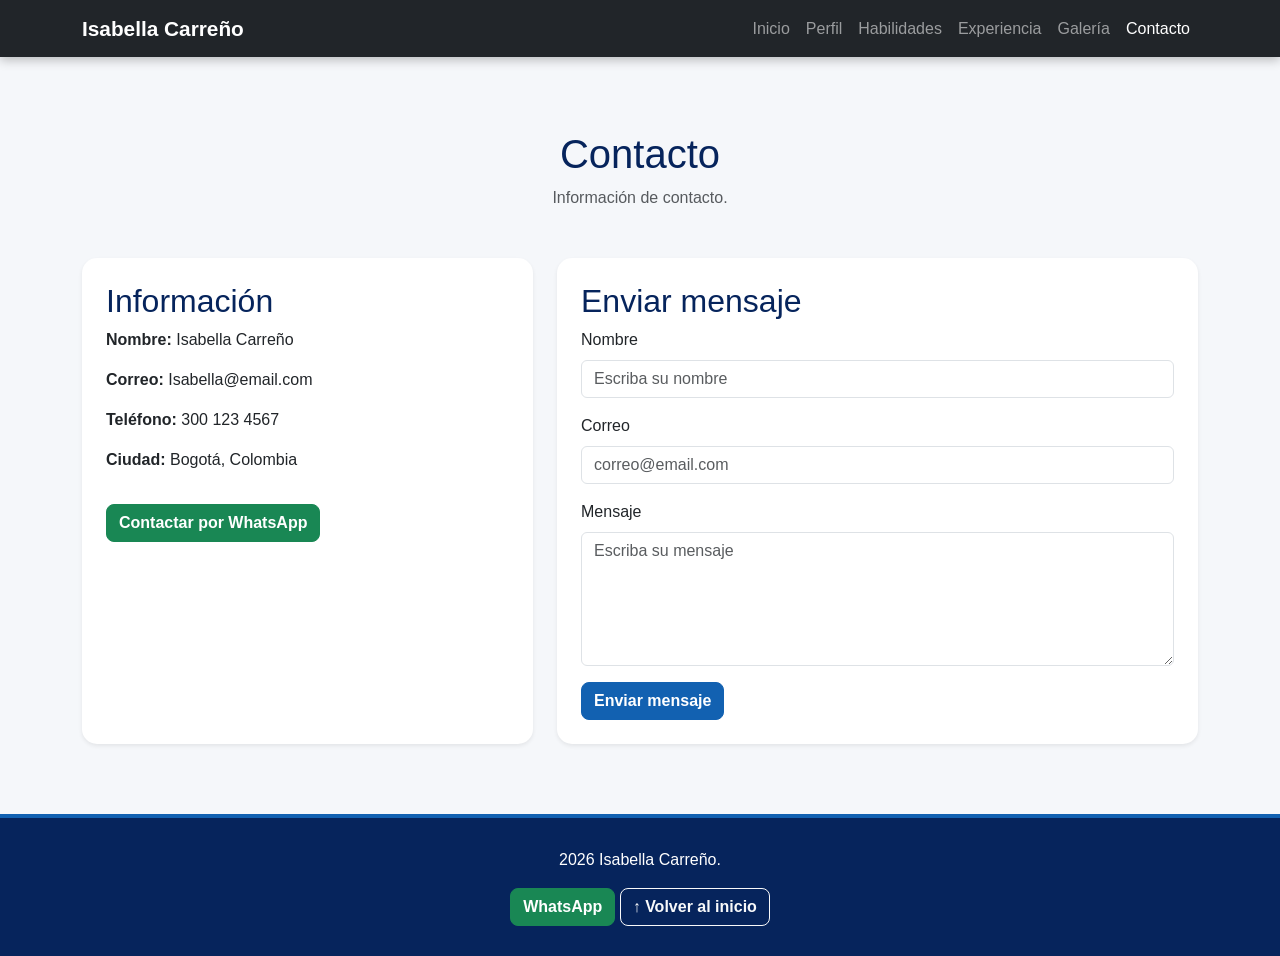
==== contacto.html @ 85090275 "Agrego el archivo contacto html" ====
<!doctype html>
<html lang="es">
  <head>
    <meta charset="UTF-8" />

    <meta name="viewport" content="width=device-width, initial-scale=1.0" />

    <title>Contacto - Isabella Carreño</title>

    <link
      href="https://cdn.jsdelivr.net/npm/bootstrap@5.3.8/dist/css/bootstrap.min.css"
      rel="stylesheet"
    />

    <link rel="stylesheet" href="css/style.css" />
  </head>

  <body>
    <nav class="navbar navbar-expand-lg navbar-dark bg-dark fixed-top">
      <div class="container">
        <a class="navbar-brand fw-bold" href="index.html"> Isabella Carreño </a>

        <button
          class="navbar-toggler"
          type="button"
          data-bs-toggle="collapse"
          data-bs-target="#menuContacto"
        >
          <span class="navbar-toggler-icon"></span>
        </button>

        <div class="collapse navbar-collapse" id="menuContacto">
          <ul class="navbar-nav ms-auto">
            <li class="nav-item">
              <a class="nav-link" href="index.html"> Inicio </a>
            </li>

            <li class="nav-item">
              <a class="nav-link" href="perfil.html"> Perfil </a>
            </li>

            <li class="nav-item">
              <a class="nav-link" href="habilidades.html"> Habilidades </a>
            </li>

            <li class="nav-item">
              <a class="nav-link" href="experiencia.html"> Experiencia </a>
            </li>

            <li class="nav-item">
              <a class="nav-link" href="galeria.html"> Galería </a>
            </li>

            <li class="nav-item">
              <a class="nav-link active" href="contacto.html"> Contacto </a>
            </li>
          </ul>
        </div>
      </div>
    </nav>

    <main class="pagina">
      <div class="container">
        <div class="text-center mb-5">
          <h1>Contacto</h1>

          <p class="text-muted">Información de contacto.</p>
        </div>

        <div class="row g-4">
          <div class="col-lg-5">
            <div class="card shadow-sm h-100">
              <div class="card-body p-4">
                <h2>Información</h2>

                <p>
                  <strong>Nombre:</strong>
                  Isabella Carreño
                </p>

                <p>
                  <strong>Correo:</strong>
                  Isabella@email.com
                </p>

                <p>
                  <strong>Teléfono:</strong>
                  300 123 4567
                </p>

                <p>
                  <strong>Ciudad:</strong>
                  Bogotá, Colombia
                </p>

                <a
                  href="https://wa.me/573001234567"
                  target="_blank"
                  class="btn btn-success mt-3"
                >
                  Contactar por WhatsApp
                </a>
              </div>
            </div>
          </div>

          <div class="col-lg-7">
            <div class="card shadow-sm">
              <div class="card-body p-4">
                <h2>Enviar mensaje</h2>

                <form>
                  <div class="mb-3">
                    <label for="nombre" class="form-label"> Nombre </label>

                    <input
                      type="text"
                      class="form-control"
                      id="nombre"
                      placeholder="Escriba su nombre"
                    />
                  </div>

                  <div class="mb-3">
                    <label for="correo" class="form-label"> Correo </label>

                    <input
                      type="email"
                      class="form-control"
                      id="correo"
                      placeholder="correo@email.com"
                    />
                  </div>

                  <div class="mb-3">
                    <label for="mensaje" class="form-label"> Mensaje </label>

                    <textarea
                      class="form-control"
                      id="mensaje"
                      rows="5"
                      placeholder="Escriba su mensaje"
                    ></textarea>
                  </div>

                  <button
                    type="button"
                    class="btn btn-primary"
                    data-bs-toggle="modal"
                    data-bs-target="#mensajeModal"
                  >
                    Enviar mensaje
                  </button>
                </form>
              </div>
            </div>
          </div>
        </div>
      </div>
    </main>

    <div class="modal fade" id="mensajeModal" tabindex="-1">
      <div class="modal-dialog">
        <div class="modal-content">
          <div class="modal-header">
            <h5 class="modal-title">Mensaje</h5>

            <button
              type="button"
              class="btn-close"
              data-bs-dismiss="modal"
            ></button>
          </div>

          <div class="modal-body">
            Gracias por comunicarse. Este formulario es demostrativo.
          </div>

          <div class="modal-footer">
            <button
              type="button"
              class="btn btn-secondary"
              data-bs-dismiss="modal"
            >
              Cerrar
            </button>
          </div>
        </div>
      </div>
    </div>

    <footer>
      <div class="container text-center">
        <p>2026 Isabella Carreño.</p>

        <a
          href="https://wa.me/573001234567"
          target="_blank"
          class="btn btn-success"
        >
          WhatsApp
        </a>

        <a href="index.html" class="btn btn-outline-light">
          ↑ Volver al inicio
        </a>
      </div>
    </footer>

    <script src="https://cdn.jsdelivr.net/npm/bootstrap@5.3.8/dist/js/bootstrap.bundle.min.js"></script>
  </body>
</html>
---- css/style.css ----
html {
    scroll-behavior: smooth;
}

body {
    font-family: Arial, Helvetica, sans-serif;

    background-color: #f5f7fa;

    color: #212529;
}

.navbar {
    box-shadow:
        0 3px 10px rgba(0, 0, 0, 0.25);
}

.navbar-brand {
    font-size: 1.3rem;
}

.nav-link {
    transition: 0.3s;
}

.nav-link:hover {
    color: #0d6efd !important;
}

.hero {
    min-height: 650px;

    display: flex;

    align-items: center;

    padding-top: 100px;

    background:
        linear-gradient(
            135deg,
            #06245c,
            #1261b1
        );

    color: white;
}

.hero h1 {
    font-size: 4rem;
}

.hero h2 {
    color: #dbe9ff;
}

.hero .lead {
    max-width: 700px;

    line-height: 1.7;
}

.foto-perfil {

    width: 250px;

    height: 250px;

    object-fit: cover;

    border: 6px solid white;

    transition: 0.3s;
}

.foto-perfil:hover {
    transform: scale(1.05);
}

.pagina {

    min-height: 75vh;

    padding-top: 130px;

    padding-bottom: 70px;
}

section h2,
.pagina h1 {

    color: #06245c;
}

.card {

    border: none;

    border-radius: 15px;

    transition: 0.3s;
}

.card:hover {

    transform: translateY(-5px);

    box-shadow:
        0 10px 25px rgba(0, 0, 0, 0.12) !important;
}

.card h2,
.card h3 {

    color: #06245c;
}

.icono {

    font-size: 55px;

    margin-bottom: 15px;
}

.badge {

    font-size: 0.9rem;

    padding: 9px 14px;

    border-radius: 20px;

    margin-right: 5px;

    margin-bottom: 5px;
}

.progress {

    height: 12px;

    border-radius: 20px;

    background-color: #dee2e6;
}

.progress-bar {

    background-color: #1261b1;

    border-radius: 20px;

    font-size: 11px;

    font-weight: bold;
}

.list-group-item {

    border-left: 4px solid #1261b1;

    margin-bottom: 5px;

    border-radius: 5px;
}
.breadcrumb {

    background-color: white;

    padding: 12px 20px;

    border-radius: 10px;

    box-shadow:
        0 3px 10px rgba(0, 0, 0, 0.08);
}
.carousel {

    border-radius: 15px;

    overflow: hidden;
}

.carousel-item img {

    height: 450px;

    object-fit: cover;
}

.carousel-caption {

    background-color:
        rgba(0, 0, 0, 0.65);

    border-radius: 10px;

    padding: 15px;
}

.dropdown-menu {

    border-radius: 10px;

    box-shadow:
        0 5px 20px rgba(0, 0, 0, 0.15);
}

.btn {

    border-radius: 8px;

    font-weight: 600;

    transition: 0.3s;
}

.btn-primary {

    background-color: #1261b1;

    border-color: #1261b1;
}

.btn-primary:hover {

    background-color: #06245c;

    border-color: #06245c;

    transform: translateY(-2px);
}

.btn-success:hover {

    transform: translateY(-2px);
}
footer {

    background-color: #06245c;

    color: white;

    padding: 30px 0;

    border-top: 4px solid #1261b1;
}

footer p {
    color: white;
}

@media (max-width: 992px) {

    .hero {

        min-height: auto;

        padding-top: 130px;

        padding-bottom: 70px;
    }

    .hero h1 {

        font-size: 3.2rem;
    }
}


@media (max-width: 768px) {

    .hero {

        text-align: center;

        padding-top: 120px;

        padding-bottom: 60px;
    }

    .hero h1 {

        font-size: 2.5rem;
    }

    .hero h2 {

        font-size: 1.5rem;
    }

    .hero .lead {

        font-size: 1rem;
    }

    .foto-perfil {

        width: 200px;

        height: 200px;

        margin-top: 20px;
    }

    .carousel-item img {

        height: 280px;
    }

    footer {

        text-align: center;
    }

    footer .btn {

        margin-top: 8px;
    }
}


@media (max-width: 576px) {

    .hero h1 {

        font-size: 2rem;
    }

    .hero h2 {

        font-size: 1.25rem;
    }

    .hero .btn {

        width: 100%;

        margin-bottom: 10px;
    }

    .carousel-item img {

        height: 220px;
    }

    footer .btn {

        width: 100%;

        margin-right: 0 !important;
    }
}
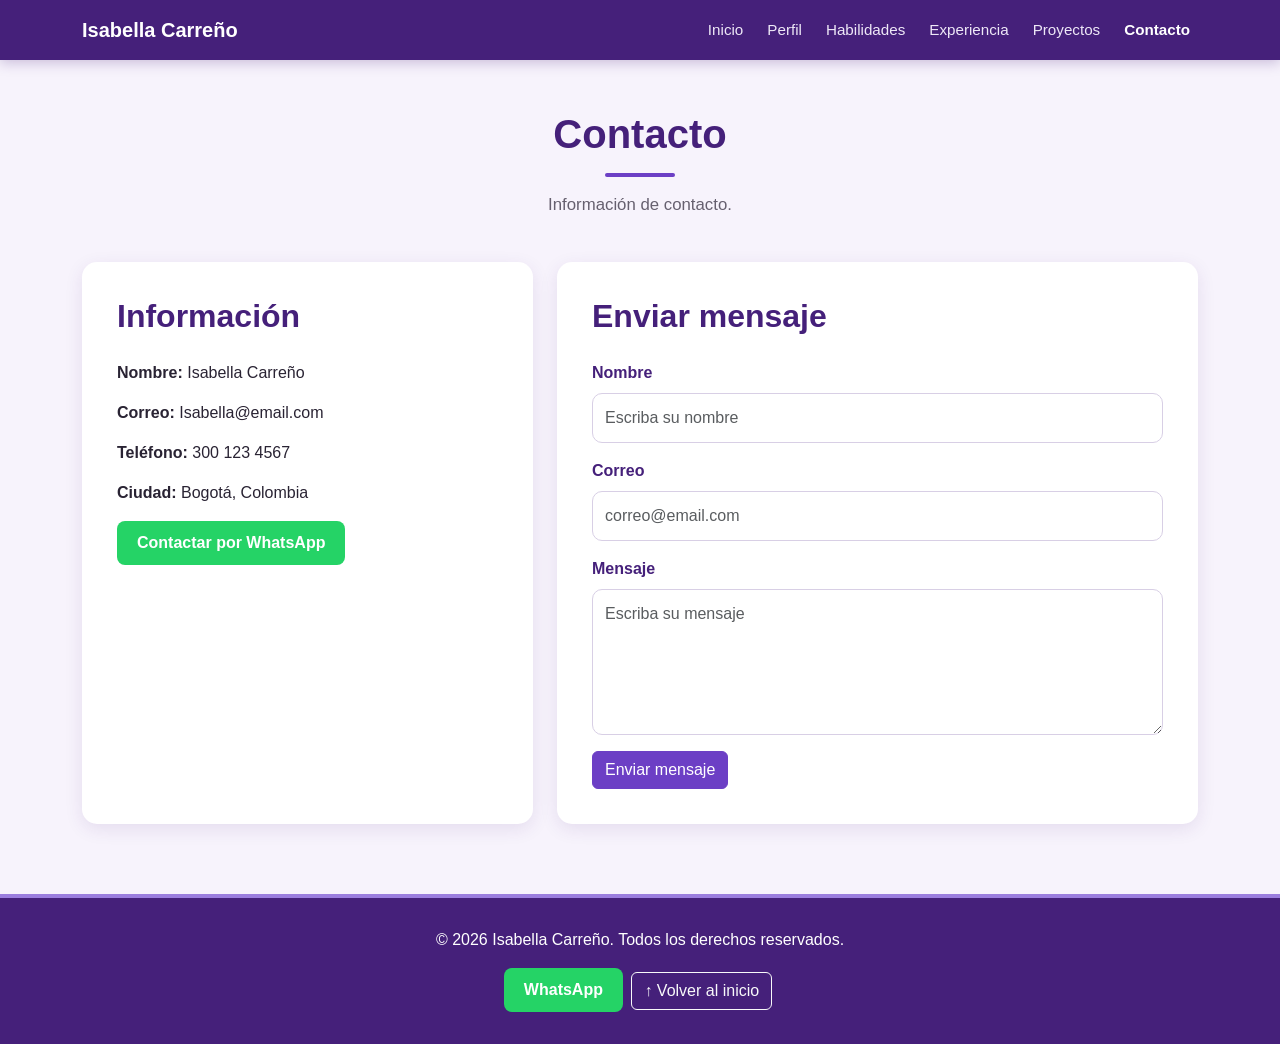
==== commit 084c042b: "Actualizo hojas de vida y agrego proyectos" ====
--- a/contacto.html
+++ b/contacto.html
@@ -1,212 +1,186 @@
 <!doctype html>
 <html lang="es">
-  <head>
-    <meta charset="UTF-8" />
 
-    <meta name="viewport" content="width=device-width, initial-scale=1.0" />
+<head>
 
-    <title>Contacto - Isabella Carreño</title>
+    <meta charset="utf-8">
+    <meta name="viewport" content="width=device-width, initial-scale=1">
 
-    <link
-      href="https://cdn.jsdelivr.net/npm/bootstrap@5.3.8/dist/css/bootstrap.min.css"
-      rel="stylesheet"
-    />
+    <title>Contacto | Isabella Carreño</title>
 
-    <link rel="stylesheet" href="css/style.css" />
-  </head>
+    <link href="https://cdn.jsdelivr.net/npm/bootstrap@5.3.8/dist/css/bootstrap.min.css" rel="stylesheet">
 
-  <body>
+    <link rel="stylesheet" href="css/style.css">
+
+</head>
+
+<body>
+
     <nav class="navbar navbar-expand-lg navbar-dark bg-dark fixed-top">
-      <div class="container">
-        <a class="navbar-brand fw-bold" href="index.html"> Isabella Carreño </a>
 
-        <button
-          class="navbar-toggler"
-          type="button"
-          data-bs-toggle="collapse"
-          data-bs-target="#menuContacto"
-        >
-          <span class="navbar-toggler-icon"></span>
-        </button>
+        <div class="container">
 
-        <div class="collapse navbar-collapse" id="menuContacto">
-          <ul class="navbar-nav ms-auto">
-            <li class="nav-item">
-              <a class="nav-link" href="index.html"> Inicio </a>
-            </li>
+            <a class="navbar-brand fw-bold" href="index.html"> Isabella Carreño </a>
 
-            <li class="nav-item">
-              <a class="nav-link" href="perfil.html"> Perfil </a>
-            </li>
+            <button class="navbar-toggler" type="button" data-bs-toggle="collapse" data-bs-target="#menuPrincipal" aria-controls="menuPrincipal" aria-expanded="false" aria-label="Mostrar menú">
 
-            <li class="nav-item">
-              <a class="nav-link" href="habilidades.html"> Habilidades </a>
-            </li>
+                <span class="navbar-toggler-icon"></span>
 
-            <li class="nav-item">
-              <a class="nav-link" href="experiencia.html"> Experiencia </a>
-            </li>
+            </button>
 
-            <li class="nav-item">
-              <a class="nav-link" href="galeria.html"> Galería </a>
-            </li>
+            <div class="collapse navbar-collapse" id="menuPrincipal">
 
-            <li class="nav-item">
-              <a class="nav-link active" href="contacto.html"> Contacto </a>
-            </li>
-          </ul>
+                <ul class="navbar-nav ms-auto">
+
+                    <li class="nav-item">
+                        <a class="nav-link" href="index.html"> Inicio </a>
+                    </li>
+
+                    <li class="nav-item">
+                        <a class="nav-link" href="perfil.html"> Perfil </a>
+                    </li>
+
+                    <li class="nav-item">
+                        <a class="nav-link" href="habilidades.html"> Habilidades </a>
+                    </li>
+
+                    <li class="nav-item">
+                        <a class="nav-link" href="experiencia.html"> Experiencia </a>
+                    </li>
+
+                    <li class="nav-item">
+                        <a class="nav-link" href="proyectos.html"> Proyectos </a>
+                    </li>
+
+                    <li class="nav-item">
+                        <a class="nav-link active" href="contacto.html"> Contacto </a>
+                    </li>
+
+                </ul>
+
+            </div>
+
         </div>
-      </div>
+
     </nav>
 
+
     <main class="pagina">
-      <div class="container">
-        <div class="text-center mb-5">
-          <h1>Contacto</h1>
 
-          <p class="text-muted">Información de contacto.</p>
+        <section class="seccion contacto-seccion">
+
+            <div class="container">
+
+                <div class="titulo-pagina">
+
+                    <h1>Contacto</h1>
+
+                    <p>Información de contacto.</p>
+
+                </div>
+
+
+                <div class="row g-4">
+
+                    <div class="col-lg-5">
+
+                        <div class="contacto-card h-100">
+
+                            <h2>Información</h2>
+
+                            <p><strong>Nombre:</strong> Isabella Carreño</p>
+
+                            <p><strong>Correo:</strong> Isabella@email.com</p>
+
+                            <p><strong>Teléfono:</strong> 300 123 4567</p>
+
+                            <p><strong>Ciudad:</strong> Bogotá, Colombia</p>
+
+                            <a href="https://wa.me/573213951594" target="_blank" class="btn-whatsapp"> Contactar por WhatsApp </a>
+
+                        </div>
+
+                    </div>
+
+
+                    <div class="col-lg-7">
+
+                        <div class="contacto-card">
+
+                            <h2>Enviar mensaje</h2>
+
+                            <form>
+
+                                <div class="mb-3">
+
+                                    <label for="nombre" class="form-label">Nombre</label>
+
+                                    <input type="text" class="form-control" id="nombre" placeholder="Escriba su nombre">
+
+                                </div>
+
+
+                                <div class="mb-3">
+
+                                    <label for="correo" class="form-label">Correo</label>
+
+                                    <input type="email" class="form-control" id="correo" placeholder="correo@email.com">
+
+                                </div>
+
+
+                                <div class="mb-3">
+
+                                    <label for="mensaje" class="form-label">Mensaje</label>
+
+                                    <textarea class="form-control" id="mensaje" rows="5" placeholder="Escriba su mensaje"></textarea>
+
+                                </div>
+
+
+                                <button type="submit" class="btn btn-primary">
+                                    Enviar mensaje
+                                </button>
+
+                            </form>
+
+                        </div>
+
+                    </div>
+
+                </div>
+
+            </div>
+
+        </section>
+
+    </main>
+
+
+    <footer>
+
+        <div class="container text-center">
+
+            <p>
+                © 2026 Isabella Carreño.
+                Todos los derechos reservados.
+            </p>
+
+            <div class="mt-3">
+
+                <a href="https://wa.me/573213951594" target="_blank" class="btn-whatsapp"> WhatsApp </a>
+
+                <a href="index.html" class="btn btn-outline-light"> ↑ Volver al inicio </a>
+
+            </div>
+
         </div>
 
-        <div class="row g-4">
-          <div class="col-lg-5">
-            <div class="card shadow-sm h-100">
-              <div class="card-body p-4">
-                <h2>Información</h2>
-
-                <p>
-                  <strong>Nombre:</strong>
-                  Isabella Carreño
-                </p>
-
-                <p>
-                  <strong>Correo:</strong>
-                  Isabella@email.com
-                </p>
-
-                <p>
-                  <strong>Teléfono:</strong>
-                  300 123 4567
-                </p>
-
-                <p>
-                  <strong>Ciudad:</strong>
-                  Bogotá, Colombia
-                </p>
-
-                <a
-                  href="https://wa.me/573001234567"
-                  target="_blank"
-                  class="btn btn-success mt-3"
-                >
-                  Contactar por WhatsApp
-                </a>
-              </div>
-            </div>
-          </div>
-
-          <div class="col-lg-7">
-            <div class="card shadow-sm">
-              <div class="card-body p-4">
-                <h2>Enviar mensaje</h2>
-
-                <form>
-                  <div class="mb-3">
-                    <label for="nombre" class="form-label"> Nombre </label>
-
-                    <input
-                      type="text"
-                      class="form-control"
-                      id="nombre"
-                      placeholder="Escriba su nombre"
-                    />
-                  </div>
-
-                  <div class="mb-3">
-                    <label for="correo" class="form-label"> Correo </label>
-
-                    <input
-                      type="email"
-                      class="form-control"
-                      id="correo"
-                      placeholder="correo@email.com"
-                    />
-                  </div>
-
-                  <div class="mb-3">
-                    <label for="mensaje" class="form-label"> Mensaje </label>
-
-                    <textarea
-                      class="form-control"
-                      id="mensaje"
-                      rows="5"
-                      placeholder="Escriba su mensaje"
-                    ></textarea>
-                  </div>
-
-                  <button
-                    type="button"
-                    class="btn btn-primary"
-                    data-bs-toggle="modal"
-                    data-bs-target="#mensajeModal"
-                  >
-                    Enviar mensaje
-                  </button>
-                </form>
-              </div>
-            </div>
-          </div>
-        </div>
-      </div>
-    </main>
-
-    <div class="modal fade" id="mensajeModal" tabindex="-1">
-      <div class="modal-dialog">
-        <div class="modal-content">
-          <div class="modal-header">
-            <h5 class="modal-title">Mensaje</h5>
-
-            <button
-              type="button"
-              class="btn-close"
-              data-bs-dismiss="modal"
-            ></button>
-          </div>
-
-          <div class="modal-body">
-            Gracias por comunicarse. Este formulario es demostrativo.
-          </div>
-
-          <div class="modal-footer">
-            <button
-              type="button"
-              class="btn btn-secondary"
-              data-bs-dismiss="modal"
-            >
-              Cerrar
-            </button>
-          </div>
-        </div>
-      </div>
-    </div>
-
-    <footer>
-      <div class="container text-center">
-        <p>2026 Isabella Carreño.</p>
-
-        <a
-          href="https://wa.me/573001234567"
-          target="_blank"
-          class="btn btn-success"
-        >
-          WhatsApp
-        </a>
-
-        <a href="index.html" class="btn btn-outline-light">
-          ↑ Volver al inicio
-        </a>
-      </div>
     </footer>
 
+
     <script src="https://cdn.jsdelivr.net/npm/bootstrap@5.3.8/dist/js/bootstrap.bundle.min.js"></script>
-  </body>
-</html>
+
+</body>
+
+</html>
--- a/css/style.css
+++ b/css/style.css
@@ -1,353 +1,660 @@
+* {
+    margin: 0;
+    padding: 0;
+    box-sizing: border-box;
+}
+
 html {
     scroll-behavior: smooth;
 }
 
 body {
     font-family: Arial, Helvetica, sans-serif;
-
-    background-color: #f5f7fa;
-
-    color: #212529;
+    background-color: #f7f3fc;
+    color: #292333;
+    min-height: 100vh;
+    display: flex;
+    flex-direction: column;
+}
+
+main {
+    flex: 1;
+}
+
+:root {
+    --morado-oscuro: #45207a;
+    --morado: #6c3fc5;
+    --morado-claro: #9b7ede;
+    --lila: #eee6fa;
+    --fondo: #f7f3fc;
+    --blanco: #ffffff;
+    --texto: #292333;
+    --texto-suave: #66606f;
+    --borde: #e2d9ee;
 }
 
 .navbar {
-    box-shadow:
-        0 3px 10px rgba(0, 0, 0, 0.25);
+    background-color: var(--morado-oscuro) !important;
+    min-height: 60px;
+    box-shadow: 0 3px 12px rgba(69, 32, 122, 0.25);
 }
 
 .navbar-brand {
-    font-size: 1.3rem;
-}
-
-.nav-link {
+    color: var(--blanco) !important;
+    font-weight: bold;
+    font-size: 1.25rem;
+}
+
+.navbar-nav .nav-link {
+    color: #eee8f7 !important;
+    font-size: 0.95rem;
+    margin-left: 8px;
     transition: 0.3s;
 }
 
-.nav-link:hover {
-    color: #0d6efd !important;
+.navbar-nav .nav-link:hover {
+    color: white !important;
+    transform: translateY(-1px);
+}
+
+.navbar-nav .nav-link.active {
+    color: white !important;
+    font-weight: bold;
+}
+
+.navbar-toggler {
+    border-color: rgba(255, 255, 255, 0.5);
+}
+
+.navbar-toggler:focus {
+    box-shadow: none;
+}
+
+.seccion {
+    padding-top: 65px;
+    padding-bottom: 70px;
+}
+
+.titulo-pagina {
+    text-align: center;
+    margin-bottom: 45px;
+}
+
+.titulo-pagina h1 {
+    color: var(--morado-oscuro);
+    font-size: 2.5rem;
+    font-weight: bold;
+    margin-bottom: 15px;
+}
+
+.titulo-pagina h1::after {
+    content: "";
+    display: block;
+    width: 70px;
+    height: 4px;
+    background-color: var(--morado);
+    border-radius: 5px;
+    margin: 15px auto 0;
+}
+
+.titulo-pagina p {
+    color: var(--texto-suave);
+    font-size: 1.05rem;
+    margin-top: 15px;
 }
 
 .hero {
-    min-height: 650px;
-
+    background: linear-gradient(
+        135deg,
+        var(--morado-oscuro),
+        var(--morado)
+    );
+    color: white;
+    min-height: 570px;
+    padding: 80px 0;
     display: flex;
-
     align-items: center;
-
-    padding-top: 100px;
-
-    background:
-        linear-gradient(
-            135deg,
-            #06245c,
-            #1261b1
-        );
-
-    color: white;
 }
 
 .hero h1 {
-    font-size: 4rem;
+    color: white;
+    font-size: 3.4rem;
+    font-weight: bold;
+    margin-bottom: 15px;
 }
 
 .hero h2 {
-    color: #dbe9ff;
-}
-
-.hero .lead {
-    max-width: 700px;
-
+    color: white;
+    font-size: 1.7rem;
+    font-weight: normal;
+    margin-bottom: 20px;
+}
+
+.hero p {
+    color: #f5f0fb;
+    font-size: 1.1rem;
+    line-height: 1.8;
+    max-width: 650px;
+    margin-bottom: 30px;
+}
+
+.foto-perfil {
+    width: 280px;
+    height: 280px;
+    object-fit: cover;
+    border-radius: 50%;
+    border: 6px solid white;
+    box-shadow: 0 8px 25px rgba(69, 32, 122, 0.35);
+    display: block;
+    margin: auto;
+}
+
+.btn-principal {
+    display: inline-block;
+    background-color: white;
+    color: var(--morado-oscuro);
+    border: 2px solid white;
+    padding: 11px 24px;
+    border-radius: 8px;
+    text-decoration: none;
+    font-weight: bold;
+    transition: 0.3s;
+}
+
+.btn-principal:hover {
+    background-color: var(--lila);
+    color: var(--morado-oscuro);
+    border-color: var(--lila);
+}
+
+.btn-blanco {
+    display: inline-block;
+    background-color: transparent;
+    color: white;
+    border: 2px solid white;
+    padding: 11px 24px;
+    border-radius: 8px;
+    text-decoration: none;
+    font-weight: bold;
+    transition: 0.3s;
+}
+
+.btn-blanco:hover {
+    background-color: white;
+    color: var(--morado-oscuro);
+}
+
+.btn-primary {
+    background-color: var(--morado) !important;
+    border-color: var(--morado) !important;
+}
+
+.btn-primary:hover {
+    background-color: var(--morado-oscuro) !important;
+    border-color: var(--morado-oscuro) !important;
+}
+
+.card {
+    border: none;
+    border-radius: 15px;
+    background-color: var(--blanco);
+    box-shadow: 0 5px 18px rgba(69, 32, 122, 0.10);
+    height: 100%;
+    transition: transform 0.3s ease, box-shadow 0.3s ease;
+}
+
+.card:hover {
+    transform: translateY(-5px);
+    box-shadow: 0 10px 25px rgba(69, 32, 122, 0.17);
+}
+
+.card-body {
+    padding: 30px;
+}
+
+.card-title {
+    color: var(--morado-oscuro);
+    font-weight: bold;
+}
+
+.icono-card {
+    font-size: 2.5rem;
+    margin-bottom: 15px;
+}
+
+.perfil-seccion {
+    padding-top: 65px;
+    padding-bottom: 70px;
+}
+
+.perfil-card {
+    height: 100%;
+}
+
+.perfil-card .card-body {
+    padding: 35px;
+}
+
+.perfil-card h2 {
+    color: var(--morado-oscuro);
+    font-size: 1.8rem;
+    font-weight: bold;
+    margin-bottom: 20px;
+}
+
+.perfil-card p {
+    color: var(--texto-suave);
+    line-height: 1.8;
+    margin-bottom: 18px;
+}
+
+.dato-personal {
+    padding: 13px 0;
+    border-bottom: 1px solid var(--borde);
+    color: var(--texto-suave);
+}
+
+.dato-personal:last-child {
+    border-bottom: none;
+}
+
+.dato-personal strong {
+    color: var(--morado-oscuro);
+}
+
+.habilidades-seccion {
+    padding-top: 65px;
+    padding-bottom: 70px;
+}
+
+.habilidades-card {
+    height: 100%;
+}
+
+.habilidades-card .card-body {
+    padding: 35px;
+}
+
+.habilidades-card h2 {
+    color: var(--morado-oscuro);
+    font-size: 1.8rem;
+    font-weight: bold;
+    margin-bottom: 15px;
+}
+
+.descripcion-card {
+    color: var(--texto-suave);
+    margin-bottom: 30px;
+}
+
+.habilidad {
+    margin-bottom: 25px;
+}
+
+.habilidad strong {
+    color: var(--morado-oscuro);
+    font-size: 1rem;
+}
+
+.habilidad .progress {
+    height: 25px;
+    margin-top: 8px;
+    background-color: #e3dced;
+    border-radius: 20px;
+}
+
+.habilidad .progress-bar {
+    background: linear-gradient(
+        90deg,
+        var(--morado-oscuro),
+        var(--morado-claro)
+    );
+    border-radius: 20px;
+    font-weight: bold;
+}
+
+.tecnologias {
+    display: flex;
+    flex-wrap: wrap;
+    gap: 8px;
+}
+
+.tecnologias .badge {
+    margin: 0;
+    padding: 9px 14px;
+    font-size: 0.9rem;
+}
+
+.habilidades-card .list-group {
+    border-radius: 10px;
+    overflow: hidden;
+}
+
+.habilidades-card .list-group-item {
+    padding: 12px 16px;
+    color: var(--texto);
+    border-color: var(--borde);
+}
+
+.habilidades-card .list-group-item:hover {
+    background-color: var(--lila);
+}
+
+.experiencia-seccion {
+    padding-top: 65px;
+    padding-bottom: 70px;
+}
+
+.experiencia-card {
+    height: 100%;
+}
+
+.experiencia-card .card-body {
+    padding: 35px;
+}
+
+.experiencia-card h2 {
+    color: var(--morado-oscuro);
+    font-size: 1.8rem;
+    font-weight: bold;
+    margin-bottom: 10px;
+}
+
+.experiencia-card h3 {
+    color: var(--morado-oscuro);
+    font-size: 1.5rem;
+    font-weight: bold;
+    margin-bottom: 10px;
+}
+
+.experiencia-card h5 {
+    color: var(--morado);
+    font-weight: bold;
+    margin-bottom: 18px;
+}
+
+.experiencia-card p {
+    color: var(--texto-suave);
     line-height: 1.7;
-}
-
-.foto-perfil {
-
-    width: 250px;
-
-    height: 250px;
-
+    font-size: 1rem;
+}
+
+.experiencia-card hr {
+    margin: 30px 0;
+    border-color: var(--borde);
+}
+
+.etiqueta {
+    display: inline-block;
+    padding: 8px 16px;
+    border-radius: 6px;
+    color: white;
+    font-size: 0.85rem;
+    font-weight: bold;
+    margin-bottom: 20px;
+}
+
+.etiqueta.experiencia {
+    background-color: var(--morado);
+}
+
+.etiqueta.educacion {
+    background-color: #8b5fbf;
+}
+
+.proyectos-seccion {
+    padding-top: 65px;
+    padding-bottom: 70px;
+}
+
+.proyecto-card {
+    height: 100%;
+    overflow: hidden;
+    border: none;
+    border-radius: 15px;
+    background-color: white;
+    box-shadow: 0 5px 18px rgba(69, 32, 122, 0.10);
+    transition: transform 0.3s ease, box-shadow 0.3s ease;
+}
+
+.proyecto-card:hover {
+    transform: translateY(-7px);
+    box-shadow: 0 12px 28px rgba(69, 32, 122, 0.18);
+}
+
+.proyecto-card .card-img-top {
+    width: 100%;
+    height: 220px;
     object-fit: cover;
-
-    border: 6px solid white;
-
+    display: block;
+}
+
+.proyecto-card .card-body {
+    padding: 25px;
+}
+
+.proyecto-card .card-title {
+    color: var(--morado-oscuro);
+    font-size: 1.4rem;
+    font-weight: bold;
+    margin-bottom: 12px;
+}
+
+.proyecto-card .card-text {
+    color: var(--texto-suave);
+    line-height: 1.6;
+    margin-bottom: 18px;
+}
+
+.proyecto-card .badge {
+    margin-right: 5px;
+    margin-bottom: 5px;
+    padding: 8px 12px;
+}
+
+.contacto-seccion {
+    padding-top: 110px;
+    padding-bottom: 70px;
+}
+
+.contacto-card {
+    background-color: white;
+    border-radius: 15px;
+    padding: 35px;
+    box-shadow: 0 5px 18px rgba(69, 32, 122, 0.10);
+}
+
+.contacto-card h2 {
+    color: var(--morado-oscuro);
+    font-weight: bold;
+    margin-bottom: 25px;
+}
+
+.contacto-card .form-label {
+    color: var(--morado-oscuro);
+    font-weight: bold;
+}
+
+.contacto-card .form-control {
+    border-radius: 10px;
+    padding: 12px;
+    border: 1px solid #d8cfe5;
+}
+
+.contacto-card .form-control:focus {
+    border-color: var(--morado);
+    box-shadow: 0 0 0 0.2rem rgba(108, 63, 197, 0.15);
+}
+
+.btn-whatsapp {
+    display: inline-block;
+    background-color: #25d366;
+    color: white;
+    border: none;
+    padding: 10px 20px;
+    border-radius: 8px;
+    text-decoration: none;
+    font-weight: bold;
     transition: 0.3s;
 }
 
-.foto-perfil:hover {
-    transform: scale(1.05);
-}
-
-.pagina {
-
-    min-height: 75vh;
-
-    padding-top: 130px;
-
-    padding-bottom: 70px;
-}
-
-section h2,
-.pagina h1 {
-
-    color: #06245c;
-}
-
-.card {
-
-    border: none;
-
-    border-radius: 15px;
-
-    transition: 0.3s;
-}
-
-.card:hover {
-
-    transform: translateY(-5px);
-
-    box-shadow:
-        0 10px 25px rgba(0, 0, 0, 0.12) !important;
-}
-
-.card h2,
-.card h3 {
-
-    color: #06245c;
-}
-
-.icono {
-
-    font-size: 55px;
-
-    margin-bottom: 15px;
-}
-
-.badge {
-
-    font-size: 0.9rem;
-
-    padding: 9px 14px;
-
-    border-radius: 20px;
-
-    margin-right: 5px;
-
-    margin-bottom: 5px;
-}
-
-.progress {
-
-    height: 12px;
-
-    border-radius: 20px;
-
-    background-color: #dee2e6;
-}
-
-.progress-bar {
-
-    background-color: #1261b1;
-
-    border-radius: 20px;
-
-    font-size: 11px;
-
-    font-weight: bold;
-}
-
-.list-group-item {
-
-    border-left: 4px solid #1261b1;
-
-    margin-bottom: 5px;
-
-    border-radius: 5px;
-}
-.breadcrumb {
-
-    background-color: white;
-
-    padding: 12px 20px;
-
-    border-radius: 10px;
-
-    box-shadow:
-        0 3px 10px rgba(0, 0, 0, 0.08);
-}
-.carousel {
-
-    border-radius: 15px;
-
-    overflow: hidden;
-}
-
-.carousel-item img {
-
-    height: 450px;
-
-    object-fit: cover;
-}
-
-.carousel-caption {
-
-    background-color:
-        rgba(0, 0, 0, 0.65);
-
-    border-radius: 10px;
-
-    padding: 15px;
-}
-
-.dropdown-menu {
-
-    border-radius: 10px;
-
-    box-shadow:
-        0 5px 20px rgba(0, 0, 0, 0.15);
-}
-
-.btn {
-
-    border-radius: 8px;
-
-    font-weight: 600;
-
-    transition: 0.3s;
-}
-
-.btn-primary {
-
-    background-color: #1261b1;
-
-    border-color: #1261b1;
-}
-
-.btn-primary:hover {
-
-    background-color: #06245c;
-
-    border-color: #06245c;
-
-    transform: translateY(-2px);
-}
-
-.btn-success:hover {
-
-    transform: translateY(-2px);
-}
+.btn-whatsapp:hover {
+    background-color: #1ebe5d;
+    color: white;
+}
+
 footer {
-
-    background-color: #06245c;
-
-    color: white;
-
+    background-color: var(--morado-oscuro) !important;
+    color: white !important;
     padding: 30px 0;
-
-    border-top: 4px solid #1261b1;
+    margin-top: auto;
+    border-top: 4px solid var(--morado-claro);
 }
 
 footer p {
     color: white;
+    margin: 0;
+}
+
+footer .btn {
+    margin: 4px;
 }
 
 @media (max-width: 992px) {
 
     .hero {
-
+        padding: 70px 0;
+    }
+
+    .hero h1 {
+        font-size: 2.8rem;
+    }
+
+    .foto-perfil {
+        width: 230px;
+        height: 230px;
+    }
+}
+
+@media (max-width: 768px) {
+
+    .seccion {
+        padding-top: 45px;
+        padding-bottom: 50px;
+    }
+
+    .titulo-pagina {
+        margin-bottom: 35px;
+    }
+
+    .titulo-pagina h1 {
+        font-size: 2rem;
+    }
+
+    .titulo-pagina p {
+        font-size: 1rem;
+    }
+
+    .hero {
+        text-align: center;
+        padding: 60px 20px;
         min-height: auto;
-
-        padding-top: 130px;
-
-        padding-bottom: 70px;
     }
 
     .hero h1 {
-
-        font-size: 3.2rem;
-    }
-}
-
-
-@media (max-width: 768px) {
-
-    .hero {
-
+        font-size: 2.3rem;
+    }
+
+    .hero h2 {
+        font-size: 1.4rem;
+    }
+
+    .hero p {
+        font-size: 1rem;
+    }
+
+    .foto-perfil {
+        width: 200px;
+        height: 200px;
+        margin-top: 35px;
+    }
+
+    .btn-principal,
+    .btn-blanco {
+        display: block;
+        width: 100%;
+        margin: 8px 0 !important;
+    }
+
+    .card-body {
+        padding: 25px;
+    }
+
+    .proyecto-card .card-img-top {
+        height: 200px;
+    }
+
+    .perfil-card .card-body {
+        padding: 25px;
+    }
+
+    .habilidades-card .card-body {
+        padding: 25px;
+    }
+
+    .experiencia-card .card-body {
+        padding: 25px;
+    }
+
+    .contacto-card {
+        padding: 25px;
+    }
+
+    footer {
         text-align: center;
-
-        padding-top: 120px;
-
-        padding-bottom: 60px;
+    }
+}
+
+@media (max-width: 576px) {
+
+    .navbar-brand {
+        font-size: 1.1rem;
     }
 
     .hero h1 {
-
-        font-size: 2.5rem;
+        font-size: 2rem;
     }
 
     .hero h2 {
-
+        font-size: 1.2rem;
+    }
+
+    .foto-perfil {
+        width: 170px;
+        height: 170px;
+    }
+
+    .titulo-pagina h1 {
+        font-size: 1.8rem;
+    }
+
+    .card-body {
+        padding: 20px;
+    }
+
+    .proyecto-card .card-img-top {
+        height: 190px;
+    }
+
+    .experiencia-card h2 {
         font-size: 1.5rem;
     }
 
-    .hero .lead {
-
-        font-size: 1rem;
-    }
-
-    .foto-perfil {
-
-        width: 200px;
-
-        height: 200px;
-
-        margin-top: 20px;
-    }
-
-    .carousel-item img {
-
-        height: 280px;
+    .experiencia-card h3 {
+        font-size: 1.3rem;
     }
 
     footer {
-
-        text-align: center;
-    }
-
-    footer .btn {
-
-        margin-top: 8px;
-    }
-}
-
-
-@media (max-width: 576px) {
-
-    .hero h1 {
-
-        font-size: 2rem;
-    }
-
-    .hero h2 {
-
-        font-size: 1.25rem;
-    }
-
-    .hero .btn {
-
-        width: 100%;
-
-        margin-bottom: 10px;
-    }
-
-    .carousel-item img {
-
-        height: 220px;
-    }
-
-    footer .btn {
-
-        width: 100%;
-
-        margin-right: 0 !important;
+        padding: 25px 15px;
     }
 }
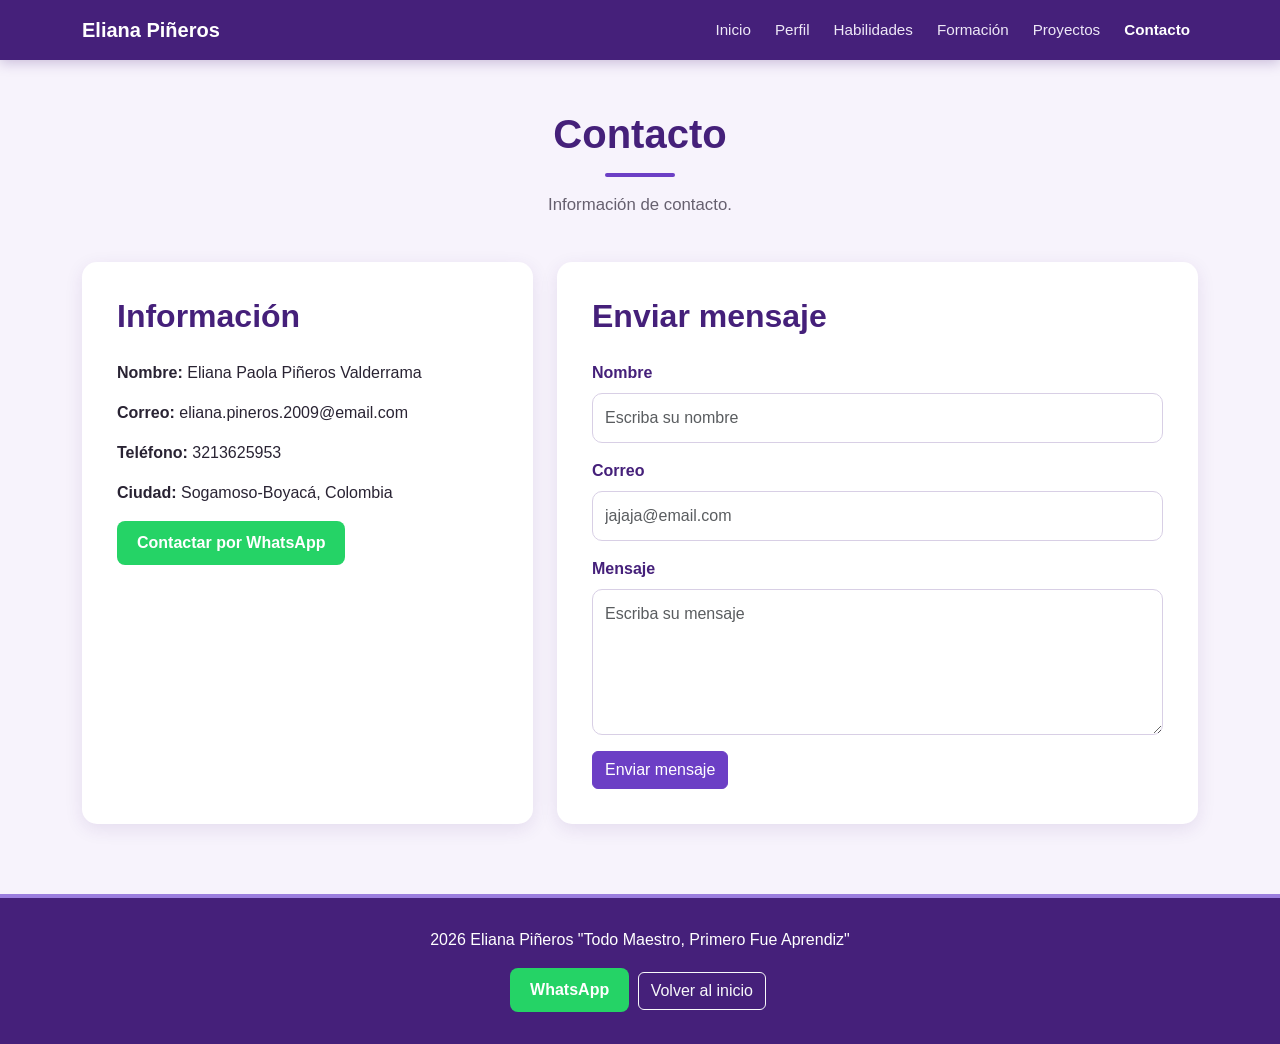
==== commit 59f62ef4: "Personalizo el apartado de contacto de mi cv personal" ====
--- a/contacto.html
+++ b/contacto.html
@@ -6,7 +6,7 @@
     <meta charset="utf-8">
     <meta name="viewport" content="width=device-width, initial-scale=1">
 
-    <title>Contacto | Isabella Carreño</title>
+    <title>Contacto | Eliana Piñeros</title>
 
     <link href="https://cdn.jsdelivr.net/npm/bootstrap@5.3.8/dist/css/bootstrap.min.css" rel="stylesheet">
 
@@ -20,7 +20,7 @@
 
         <div class="container">
 
-            <a class="navbar-brand fw-bold" href="index.html"> Isabella Carreño </a>
+            <a class="navbar-brand fw-bold" href="index.html"> Eliana Piñeros </a>
 
             <button class="navbar-toggler" type="button" data-bs-toggle="collapse" data-bs-target="#menuPrincipal" aria-controls="menuPrincipal" aria-expanded="false" aria-label="Mostrar menú">
 
@@ -45,7 +45,7 @@
                     </li>
 
                     <li class="nav-item">
-                        <a class="nav-link" href="experiencia.html"> Experiencia </a>
+                        <a class="nav-link" href="experiencia.html"> Formación </a>
                     </li>
 
                     <li class="nav-item">
@@ -88,15 +88,15 @@
 
                             <h2>Información</h2>
 
-                            <p><strong>Nombre:</strong> Isabella Carreño</p>
+                            <p><strong>Nombre:</strong> Eliana Paola Piñeros Valderrama</p>
 
-                            <p><strong>Correo:</strong> Isabella@email.com</p>
+                            <p><strong>Correo:</strong> eliana.pineros.2009@email.com</p>
 
-                            <p><strong>Teléfono:</strong> 300 123 4567</p>
+                            <p><strong>Teléfono:</strong> 3213625953</p>
 
-                            <p><strong>Ciudad:</strong> Bogotá, Colombia</p>
+                            <p><strong>Ciudad:</strong> Sogamoso-Boyacá, Colombia</p>
 
-                            <a href="https://wa.me/573213951594" target="_blank" class="btn-whatsapp"> Contactar por WhatsApp </a>
+                            <a href="https://wa.me/573213625953" target="_blank" class="btn-whatsapp"> Contactar por WhatsApp </a>
 
                         </div>
 
@@ -124,7 +124,7 @@
 
                                     <label for="correo" class="form-label">Correo</label>
 
-                                    <input type="email" class="form-control" id="correo" placeholder="correo@email.com">
+                                    <input type="email" class="form-control" id="correo" placeholder="jajaja@email.com">
 
                                 </div>
 
@@ -162,15 +162,15 @@
         <div class="container text-center">
 
             <p>
-                © 2026 Isabella Carreño.
-                Todos los derechos reservados.
+                 2026 Eliana Piñeros
+                "Todo Maestro, Primero Fue Aprendiz"
             </p>
 
             <div class="mt-3">
 
-                <a href="https://wa.me/573213951594" target="_blank" class="btn-whatsapp"> WhatsApp </a>
+                <a href="https://wa.me/573213625953" target="_blank" class="btn-whatsapp"> WhatsApp </a>
 
-                <a href="index.html" class="btn btn-outline-light"> ↑ Volver al inicio </a>
+                <a href="index.html" class="btn btn-outline-light"> Volver al inicio </a>
 
             </div>
 
